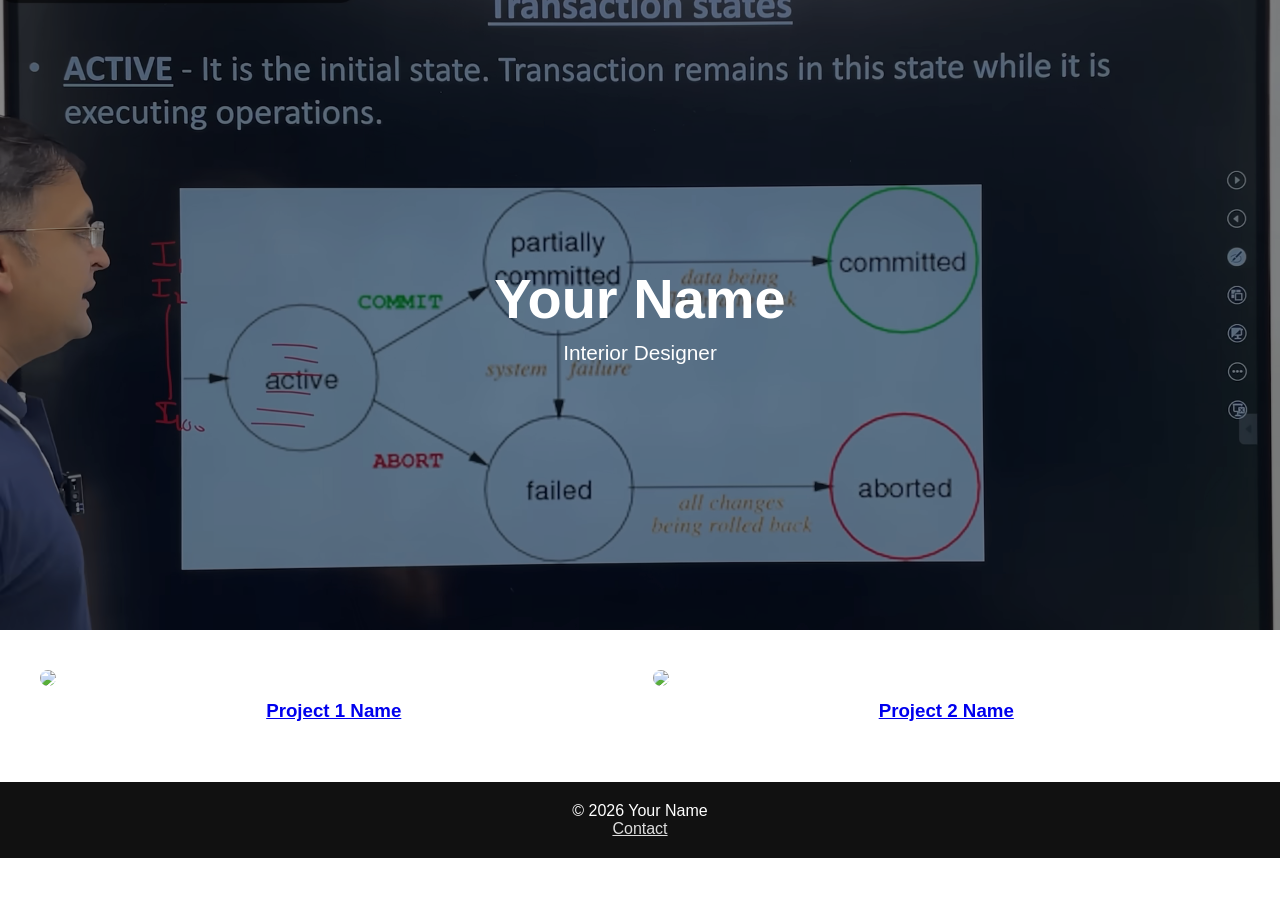
==== index.html @ 3417fcf0 "Add files via upload" ====
<!DOCTYPE html>
<html lang="en">
<head>
<meta charset="UTF-8">
<meta name="viewport" content="width=device-width, initial-scale=1.0">
<title>Your Name | Interior Design</title>
<link rel="stylesheet" href="styles.css">
</head>

<body>

<header class="hero">
  <div class="overlay"></div>
  <h1>Your Name</h1>
  <p>Interior Designer</p>
</header>

<section class="gallery">
  <div class="project">
    <a href="project1.html">
      <img src="images/project1.jpg">
      <h3>Project 1 Name</h3>
    </a>
  </div>

  <div class="project">
    <a href="project2.html">
      <img src="images/project2.jpg">
      <h3>Project 2 Name</h3>
    </a>
  </div>
</section>

<footer>
  <p>© 2026 Your Name</p>
  <a href="contact.html">Contact</a>
</footer>

</body>
</html>
---- styles.css ----
* {
  margin: 0;
  padding: 0;
  box-sizing: border-box;
  font-family: "Poppins", sans-serif;
}

/* HERO SECTION */
.hero {
  height: 70vh;
  background: url('images/p2_main.jpg') center/cover no-repeat;
  display: flex;
  justify-content: center;
  align-items: center;
  flex-direction: column;
  color: white;
  text-align: center;
  position: relative;
}

.overlay {
  position: absolute;
  top: 0; left: 0;
  height: 100%;
  width: 100%;
  background: rgba(0,0,0,0.45);
}

.hero h1 {
  font-size: 3.5rem;
  z-index: 2;
}

.hero p {
  font-size: 1.3rem;
  margin-top: 10px;
  z-index: 2;
}

/* GALLERY */
.gallery {
  padding: 40px;
  display: grid;
  grid-template-columns: repeat(auto-fit, minmax(280px, 1fr));
  gap: 25px;
}

.project img {
  width: 100%;
  border-radius: 12px;
}

.project h3 {
  text-align: center;
  padding-top: 10px;
}

/* FOOTER */
footer {
  background: #111;
  color: white;
  text-align: center;
  padding: 20px;
  margin-top: 20px;
}
footer a {
  color: #ddd;
}
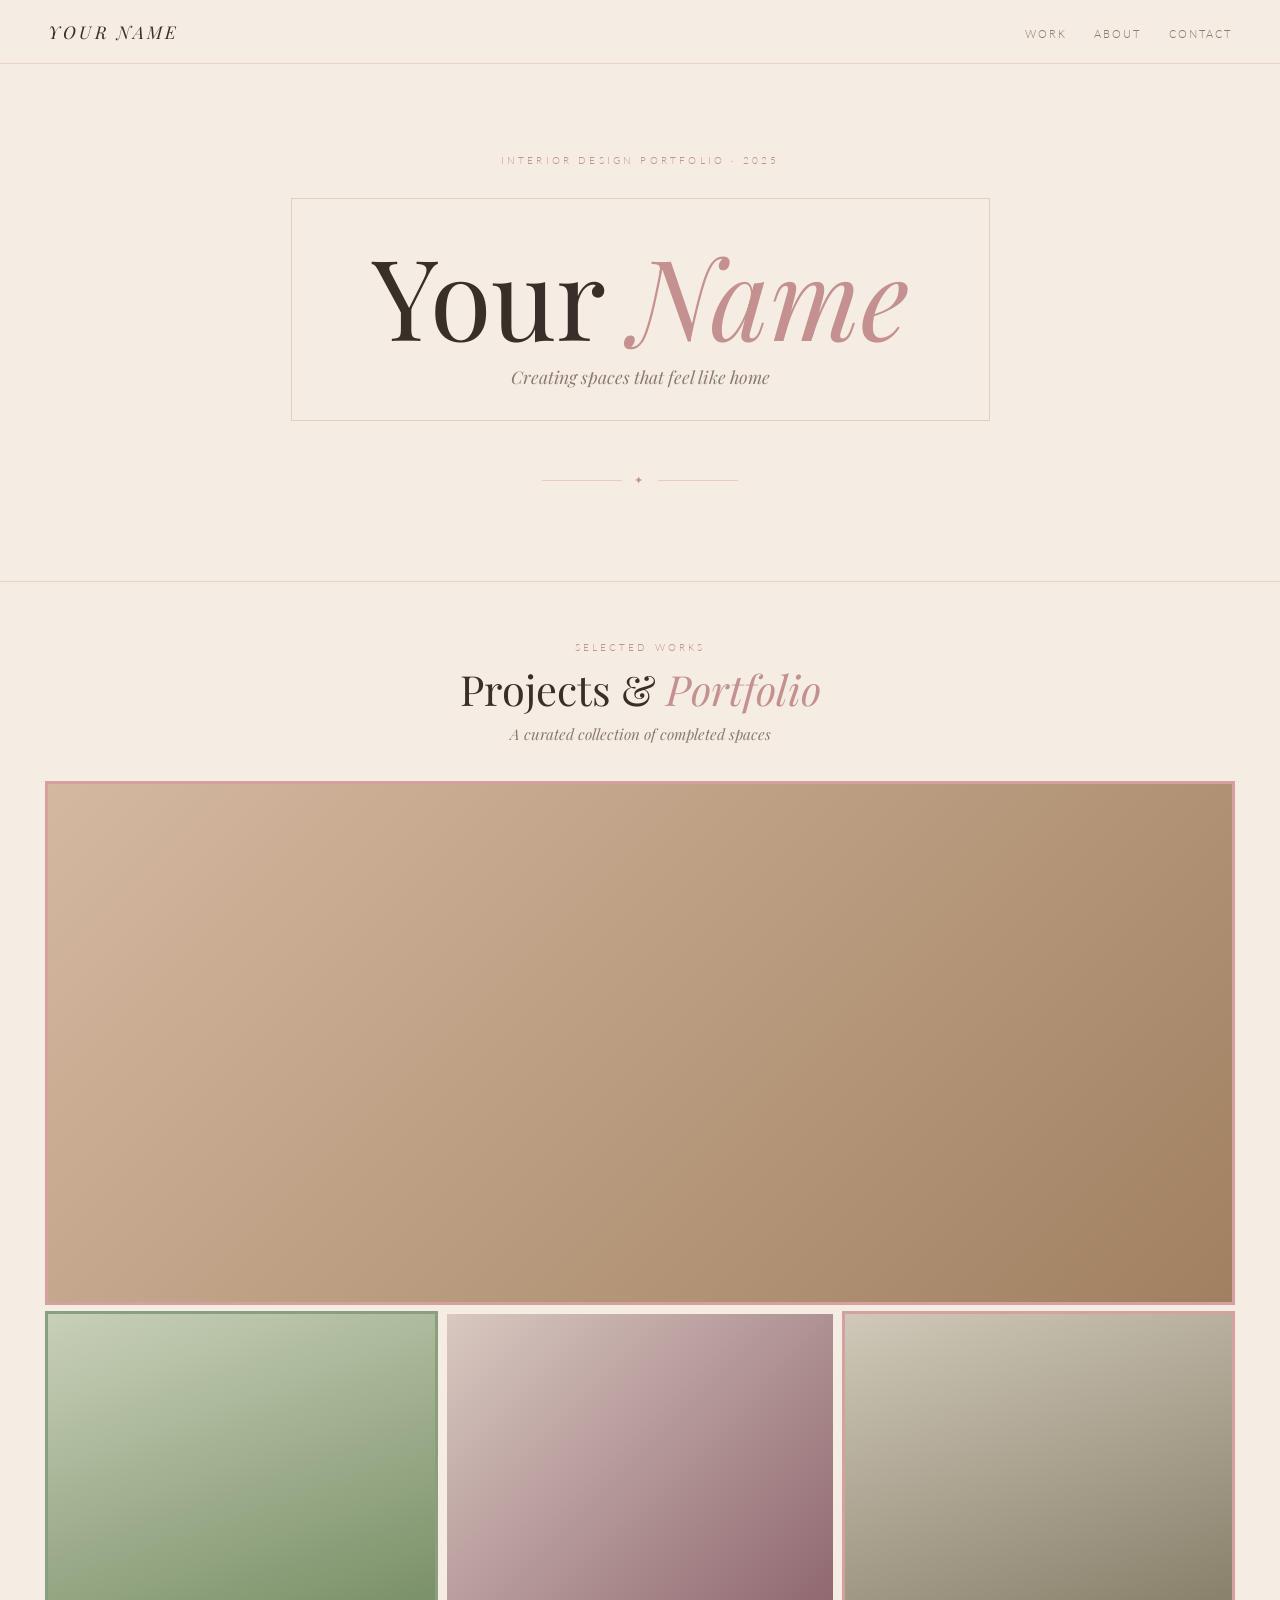
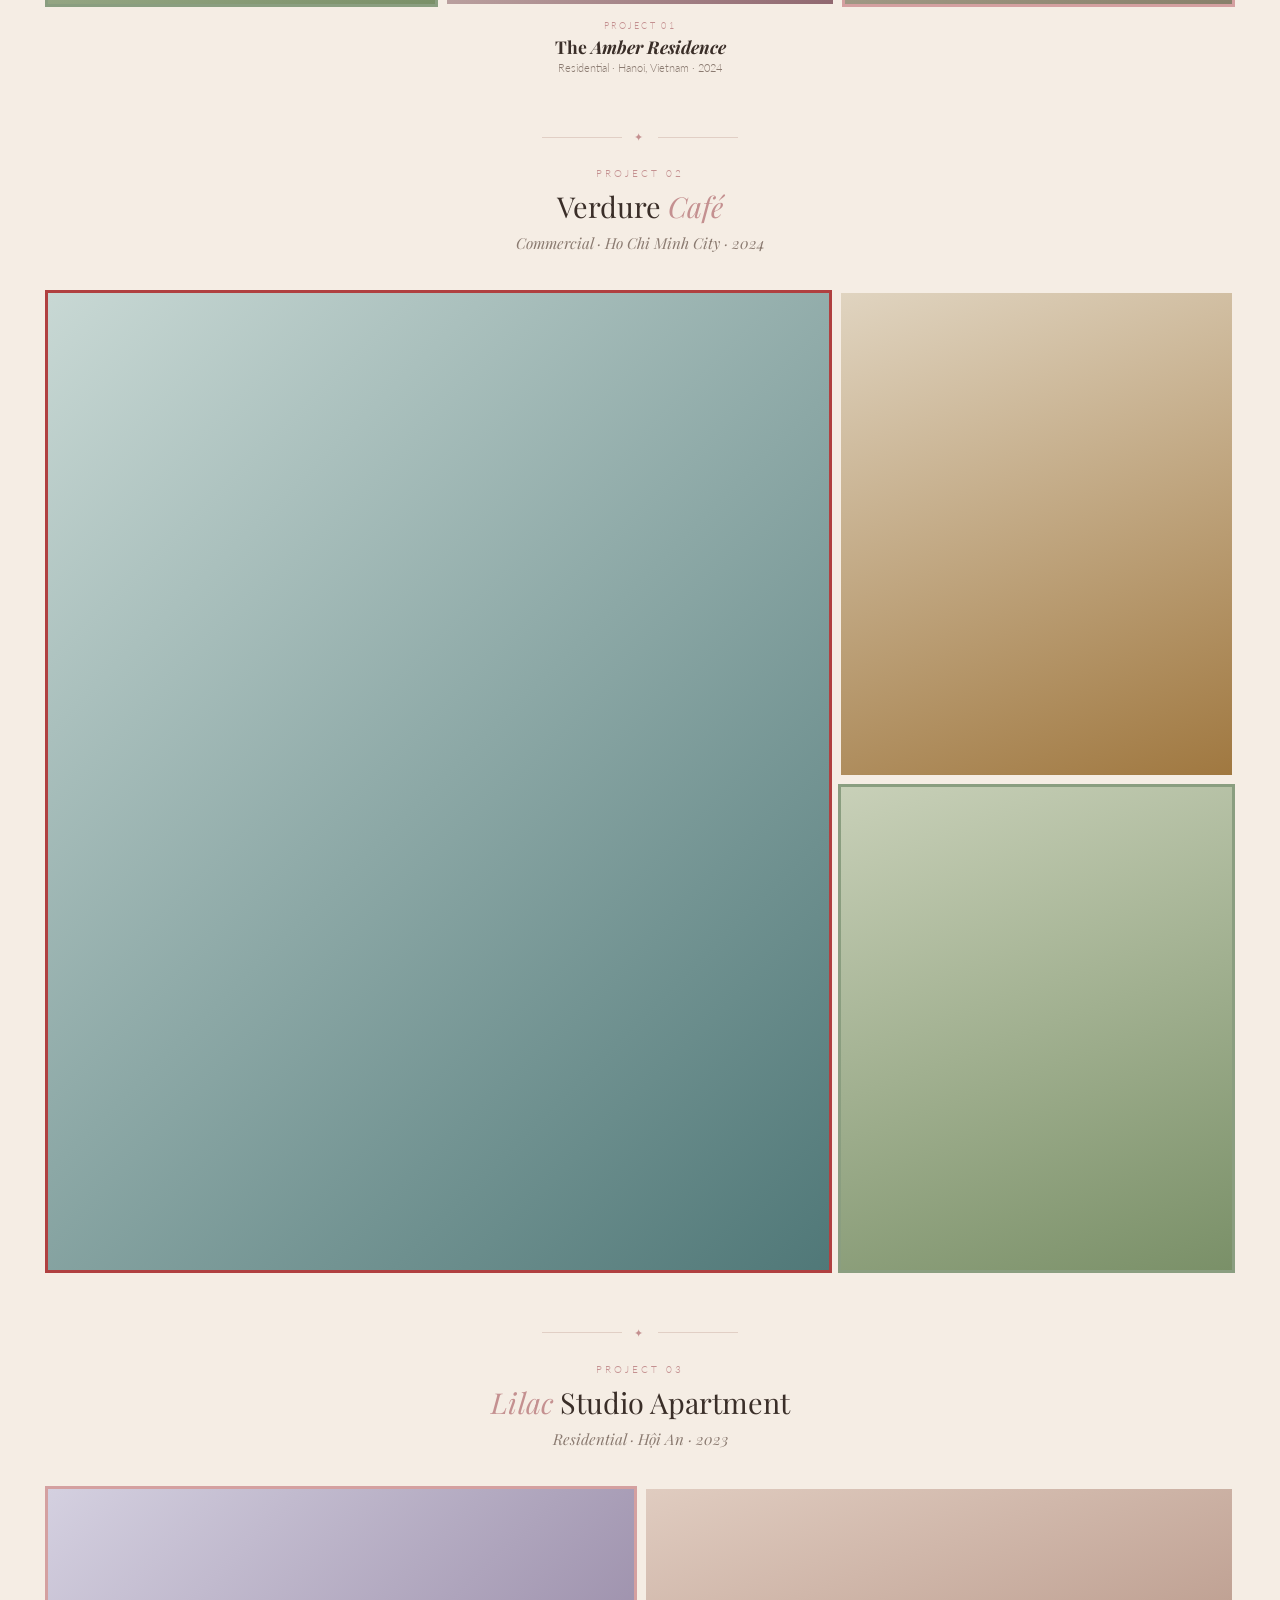
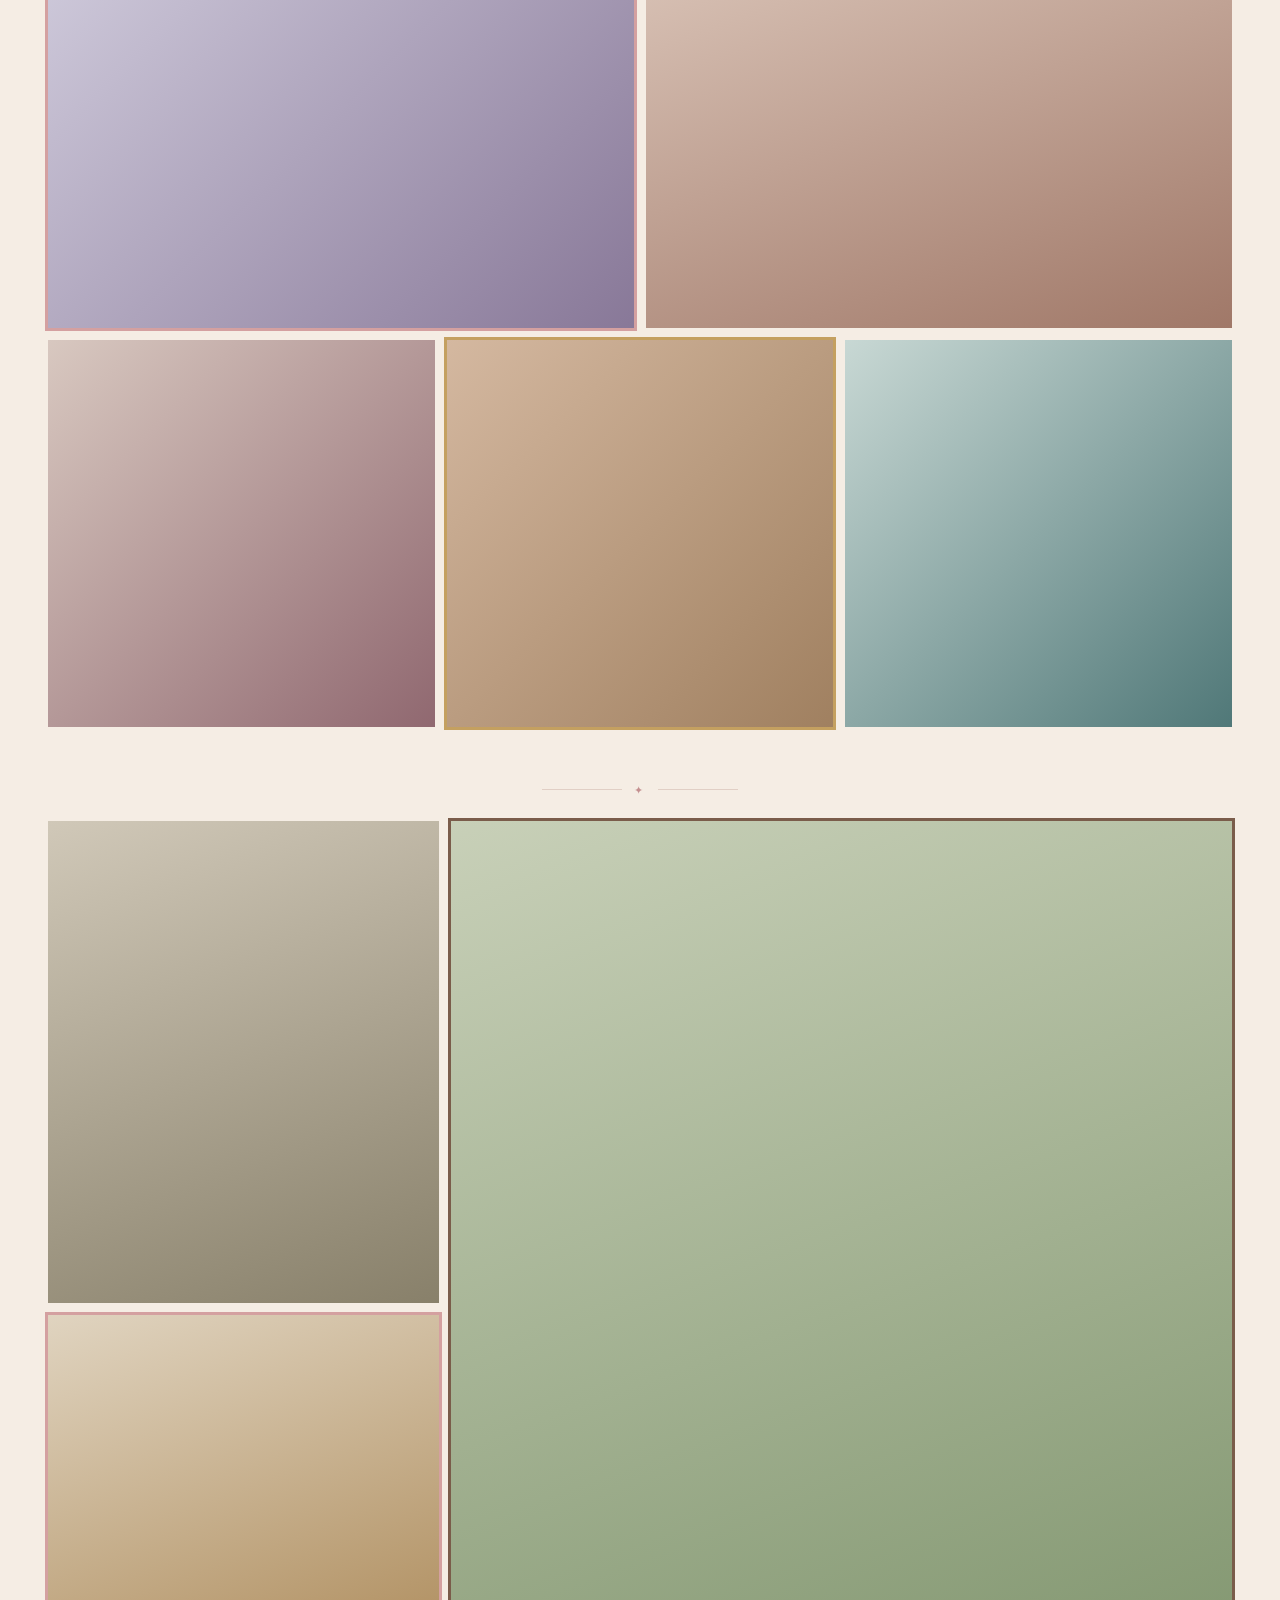
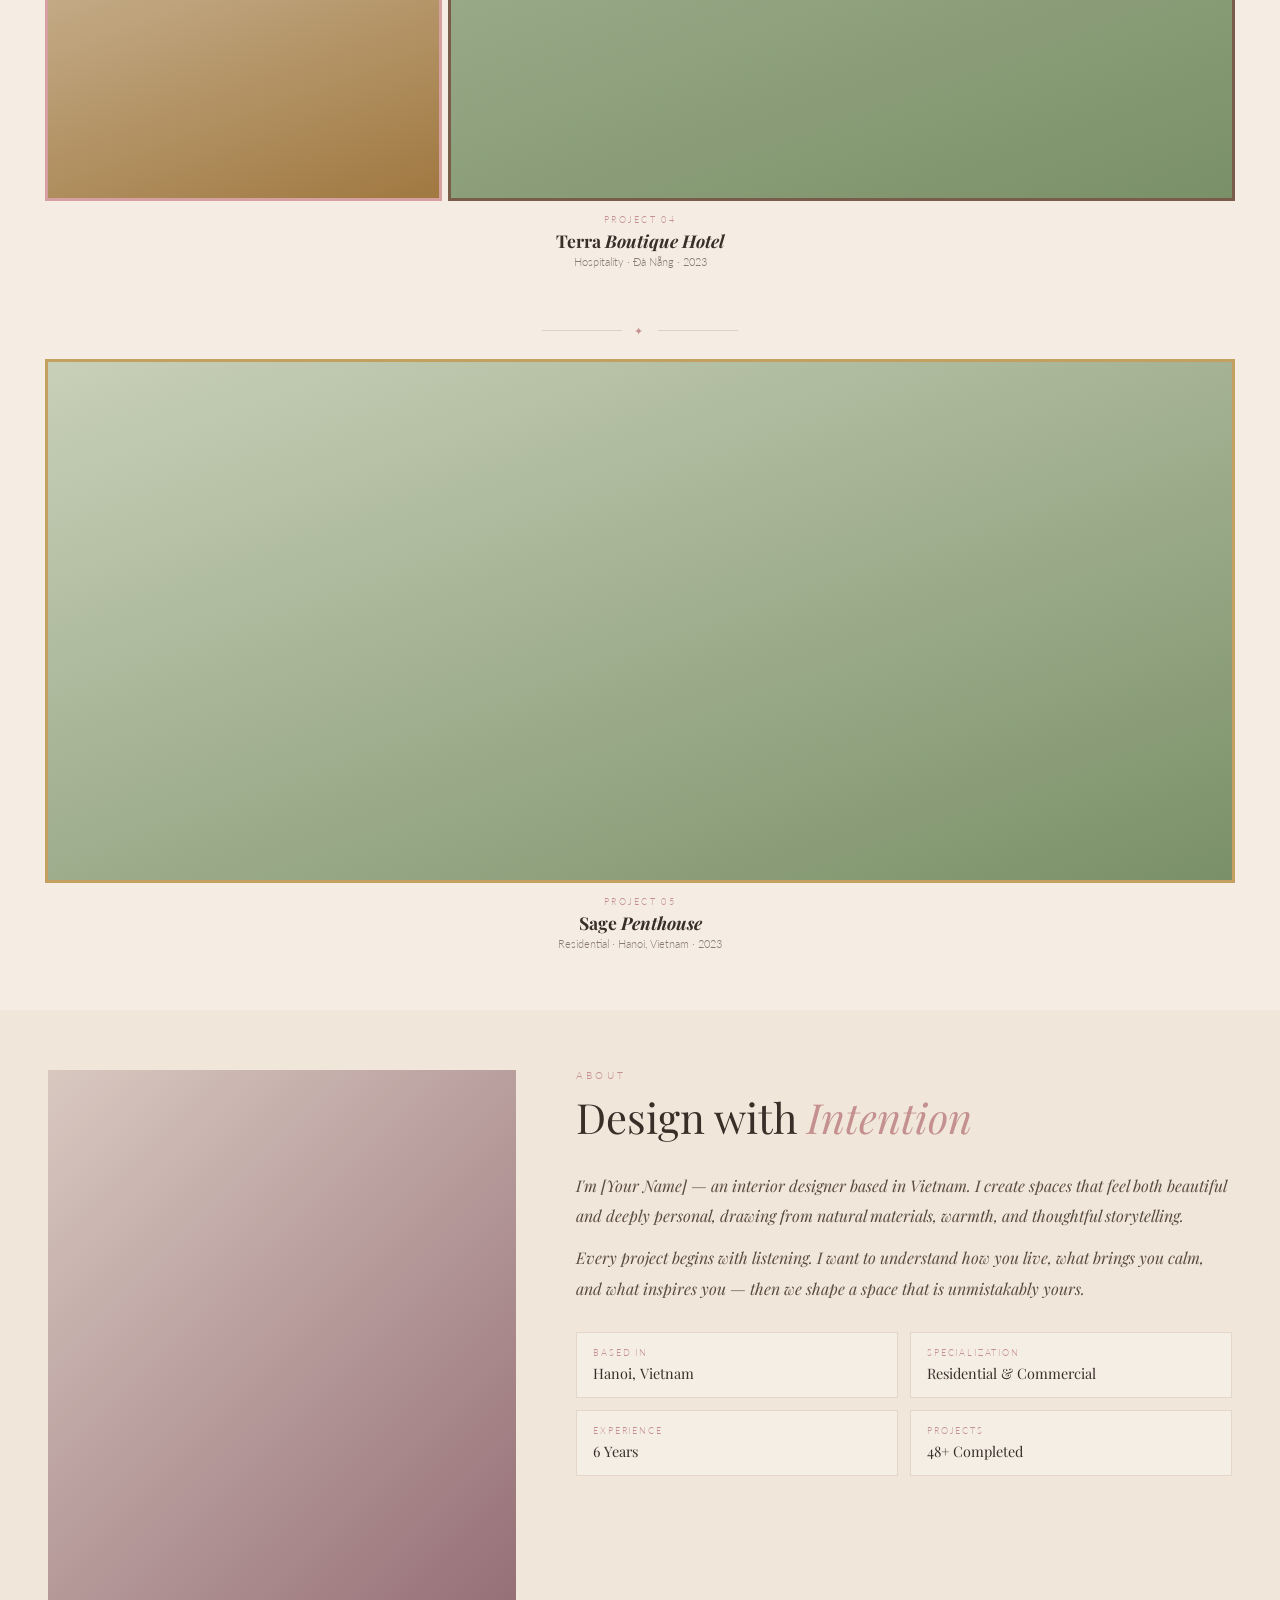
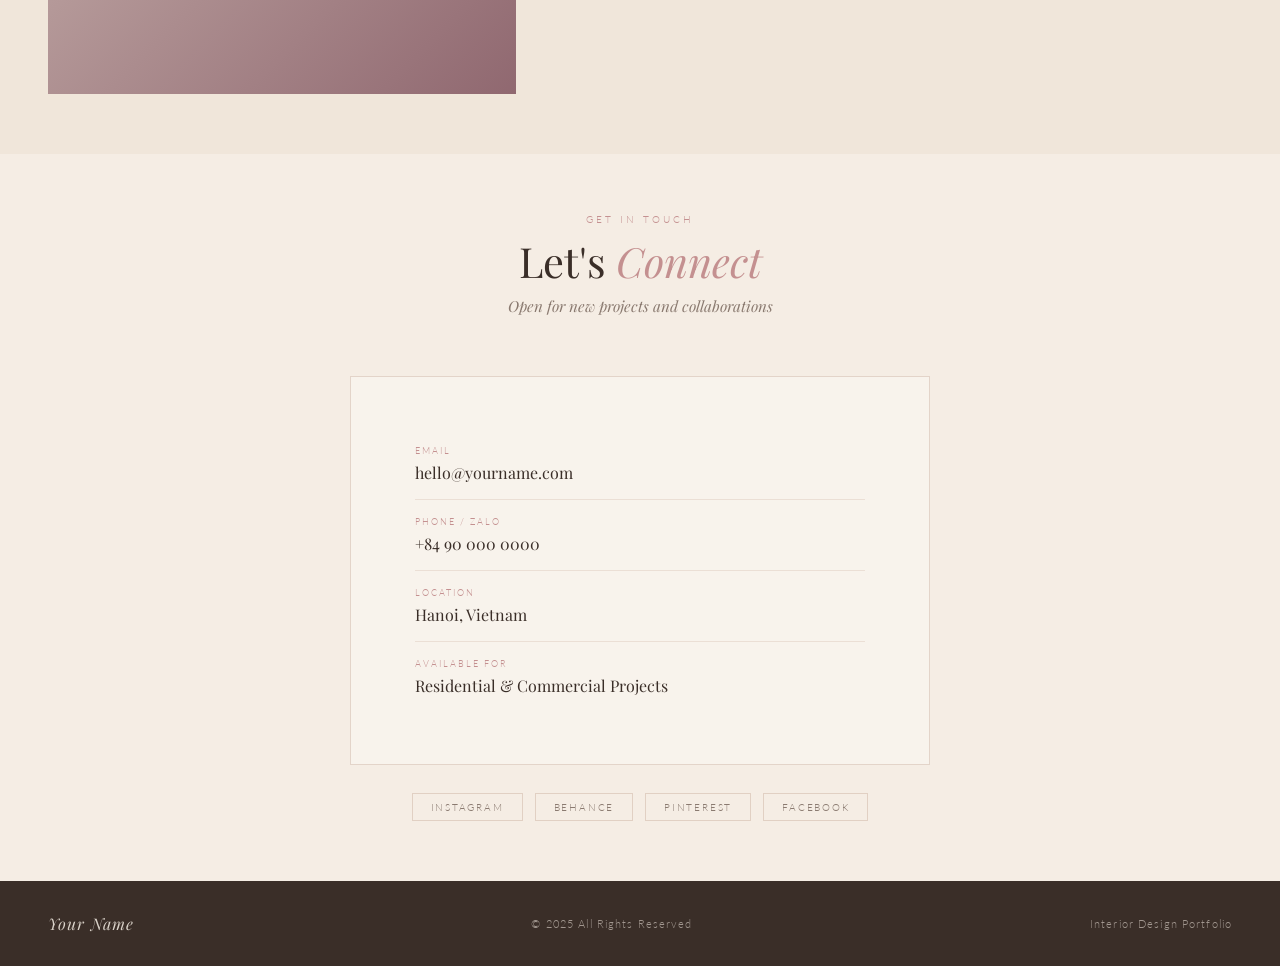
==== commit cd2b2f87: "updated index page" ====
--- a/index.html
+++ b/index.html
@@ -1,40 +1,717 @@
-<!DOCTYPE html>
-<html lang="en">
-<head>
-<meta charset="UTF-8">
-<meta name="viewport" content="width=device-width, initial-scale=1.0">
-<title>Your Name | Interior Design</title>
-<link rel="stylesheet" href="styles.css">
-</head>
-
-<body>
-
-<header class="hero">
-  <div class="overlay"></div>
-  <h1>Your Name</h1>
-  <p>Interior Designer</p>
-</header>
-
-<section class="gallery">
-  <div class="project">
-    <a href="project1.html">
-      <img src="images/project1.jpg">
-      <h3>Project 1 Name</h3>
-    </a>
-  </div>
-
-  <div class="project">
-    <a href="project2.html">
-      <img src="images/project2.jpg">
-      <h3>Project 2 Name</h3>
-    </a>
-  </div>
-</section>
-
-<footer>
-  <p>© 2026 Your Name</p>
-  <a href="contact.html">Contact</a>
-</footer>
-
-</body>
-</html>+<!doctype html>
+<html lang="en">
+  <head>
+    <meta charset="UTF-8" />
+    <meta name="viewport" content="width=device-width, initial-scale=1.0" />
+    <title>Your Name — Interior Design Portfolio 2025</title>
+    <link
+      href="https://fonts.googleapis.com/css2?family=Playfair+Display:ital,wght@0,400;1,400&family=Lato:wght@300;400&display=swap"
+      rel="stylesheet"
+    />
+    <style>
+      * {
+        box-sizing: border-box;
+        margin: 0;
+        padding: 0;
+      }
+
+      body {
+        background: #f5ede4;
+        font-family: "Lato", sans-serif;
+        font-weight: 300;
+        color: #3a2e28;
+      }
+
+      /* ── NAVvvvvvvvvvvvvvv── */
+      nav {
+        display: flex;
+        justify-content: space-between;
+        align-items: center;
+        padding: 20px 48px;
+        border-bottom: 1px solid rgba(180, 140, 120, 0.25);
+      }
+      .logo {
+        font-family: "Playfair Display", serif;
+        font-style: italic;
+        font-size: 1.1rem;
+        color: #3a2e28;
+        text-decoration: none;
+      }
+      nav ul {
+        display: flex;
+        gap: 28px;
+        list-style: none;
+      }
+      nav a {
+        font-size: 0.68rem;
+        letter-spacing: 0.18em;
+        text-transform: uppercase;
+        color: #8a7a70;
+        text-decoration: none;
+      }
+      nav a:hover {
+        color: #c49090;
+      }
+
+      /* ── COVER ── */
+      #cover {
+        text-align: center;
+        padding: 90px 40px 70px;
+        border-bottom: 1px solid rgba(180, 140, 120, 0.25);
+        position: relative;
+      }
+      .cover-tag {
+        font-size: 0.62rem;
+        letter-spacing: 0.32em;
+        text-transform: uppercase;
+        color: #c49090;
+        margin-bottom: 20px;
+      }
+      .cover-name {
+        font-family: "Playfair Display", serif;
+        font-size: clamp(3rem, 9vw, 7rem);
+        font-weight: 400;
+        color: #3a2e28;
+        line-height: 1;
+      }
+      .cover-name em {
+        font-style: italic;
+        color: #c49090;
+      }
+      .cover-sub {
+        font-family: "Playfair Display", serif;
+        font-style: italic;
+        font-size: 1.1rem;
+        color: #8a7a70;
+        margin-top: 14px;
+      }
+      /* simple border frame */
+      .cover-frame {
+        display: inline-block;
+        border: 1px solid rgba(196, 160, 150, 0.4);
+        padding: 40px 80px 32px;
+        margin: 12px 0 28px;
+      }
+      .divider {
+        display: flex;
+        align-items: center;
+        justify-content: center;
+        gap: 12px;
+        margin: 24px 0;
+        color: #c49090;
+        font-size: 0.7rem;
+        letter-spacing: 0.2em;
+      }
+      .divider::before,
+      .divider::after {
+        content: "";
+        width: 80px;
+        height: 1px;
+        background: rgba(196, 160, 150, 0.4);
+      }
+
+      /* ── SECTION ── */
+      section {
+        padding: 60px 48px;
+      }
+      section.alt {
+        background: #f0e6da;
+      }
+
+      .sec-label {
+        text-align: center;
+        font-size: 0.6rem;
+        letter-spacing: 0.32em;
+        text-transform: uppercase;
+        color: #c49090;
+        margin-bottom: 8px;
+      }
+      .sec-title {
+        font-family: "Playfair Display", serif;
+        font-size: clamp(1.6rem, 3.5vw, 2.6rem);
+        font-weight: 400;
+        text-align: center;
+        color: #3a2e28;
+        margin-bottom: 8px;
+      }
+      .sec-title em {
+        font-style: italic;
+        color: #c49090;
+      }
+      .sec-sub {
+        font-family: "Playfair Display", serif;
+        font-style: italic;
+        font-size: 0.95rem;
+        color: #8a7a70;
+        text-align: center;
+        margin-bottom: 40px;
+      }
+
+      /* ── PHOTO GRID LAYOUTS ── */
+      /* Full width */
+      .img-full {
+        width: 100%;
+        aspect-ratio: 16/7;
+        overflow: hidden;
+        position: relative;
+      }
+      /* Two col */
+      .img-row-2 {
+        display: grid;
+        grid-template-columns: 1fr 1fr;
+        gap: 12px;
+        margin-top: 12px;
+      }
+      /* Three col */
+      .img-row-3 {
+        display: grid;
+        grid-template-columns: 1fr 1fr 1fr;
+        gap: 12px;
+        margin-top: 12px;
+      }
+      /* Big + small */
+      .img-row-big-small {
+        display: grid;
+        grid-template-columns: 2fr 1fr;
+        gap: 12px;
+        margin-top: 12px;
+      }
+      .img-row-big-small.flip {
+        grid-template-columns: 1fr 2fr;
+      }
+      /* Stacked pair */
+      .img-stack {
+        display: flex;
+        flex-direction: column;
+        gap: 12px;
+      }
+
+      /* Image box */
+      .img-box {
+        overflow: hidden;
+        position: relative;
+        background: #d4b8a0;
+      }
+      .img-box img {
+        width: 100%;
+        height: 100%;
+        object-fit: cover;
+        display: block;
+      }
+      /* Colored border variants */
+      .b-pink {
+        outline: 3px solid #d4a0a0;
+      }
+      .b-green {
+        outline: 3px solid #8a9e80;
+      }
+      .b-red {
+        outline: 3px solid #b04040;
+      }
+      .b-gold {
+        outline: 3px solid #c4a060;
+      }
+      .b-brown {
+        outline: 3px solid #7a5c4a;
+      }
+
+      /* placeholder colours */
+      .p1 {
+        background: linear-gradient(135deg, #d4b8a0, #a08060);
+      }
+      .p2 {
+        background: linear-gradient(160deg, #c8d0b8, #7a9068);
+      }
+      .p3 {
+        background: linear-gradient(135deg, #d8c8c0, #906870);
+      }
+      .p4 {
+        background: linear-gradient(160deg, #d0c8b8, #88806a);
+      }
+      .p5 {
+        background: linear-gradient(135deg, #c8d8d4, #507878);
+      }
+      .p6 {
+        background: linear-gradient(160deg, #e0d4c0, #a07840);
+      }
+      .p7 {
+        background: linear-gradient(135deg, #d4d0e0, #887898);
+      }
+      .p8 {
+        background: linear-gradient(160deg, #e0ccc0, #a07868);
+      }
+
+      /* Caption under images */
+      .caption {
+        text-align: center;
+        margin-top: 16px;
+      }
+      .caption .num {
+        font-size: 0.58rem;
+        letter-spacing: 0.25em;
+        text-transform: uppercase;
+        color: #c49090;
+        margin-bottom: 4px;
+      }
+      .caption .name {
+        font-family: "Playfair Display", serif;
+        font-size: 1.1rem;
+        color: #3a2e28;
+      }
+      .caption .name em {
+        font-style: italic;
+      }
+      .caption .meta {
+        font-size: 0.7rem;
+        color: #8a7a70;
+        margin-top: 3px;
+      }
+
+      /* ── PROJECT BLOCK ── */
+      .project-block {
+        margin-bottom: 56px;
+      }
+      .project-block:last-child {
+        margin-bottom: 0;
+      }
+
+      /* ── ABOUT ── */
+      .about-grid {
+        display: grid;
+        grid-template-columns: 1fr 1.4fr;
+        gap: 60px;
+        align-items: start;
+      }
+      .about-photo {
+        width: 100%;
+        aspect-ratio: 3/4;
+        overflow: hidden;
+        position: relative;
+      }
+      .about-photo::after {
+        content: "";
+        position: absolute;
+        top: 12px;
+        left: 12px;
+        right: -12px;
+        bottom: -12px;
+        border: 1px solid #d4a0a0;
+        z-index: -1;
+      }
+      .about-photo img {
+        width: 100%;
+        height: 100%;
+        object-fit: cover;
+        display: block;
+      }
+      .about-text .sec-title {
+        text-align: left;
+      }
+      .about-text .sec-label {
+        text-align: left;
+      }
+      .about-body {
+        font-family: "Playfair Display", serif;
+        font-style: italic;
+        font-size: 1rem;
+        line-height: 1.9;
+        color: #5a4a40;
+        margin-bottom: 12px;
+      }
+      .about-info {
+        margin-top: 28px;
+        display: grid;
+        grid-template-columns: 1fr 1fr;
+        gap: 12px;
+      }
+      .about-info-item {
+        padding: 14px 16px;
+        border: 1px solid rgba(180, 140, 120, 0.25);
+        background: rgba(255, 255, 255, 0.3);
+      }
+      .about-info-label {
+        font-size: 0.57rem;
+        letter-spacing: 0.2em;
+        text-transform: uppercase;
+        color: #c49090;
+        margin-bottom: 5px;
+      }
+      .about-info-value {
+        font-family: "Playfair Display", serif;
+        font-size: 0.9rem;
+        color: #3a2e28;
+      }
+
+      /* ── CONTACT ── */
+      #contact {
+        text-align: center;
+      }
+      .contact-box {
+        display: inline-block;
+        max-width: 580px;
+        width: 100%;
+        border: 1px solid rgba(180, 140, 120, 0.3);
+        padding: 52px 64px;
+        background: rgba(255, 255, 255, 0.3);
+        text-align: left;
+        margin-top: 20px;
+      }
+      .contact-row {
+        padding: 16px 0;
+        border-bottom: 1px solid rgba(180, 140, 120, 0.2);
+      }
+      .contact-row:last-child {
+        border-bottom: none;
+      }
+      .contact-label {
+        font-size: 0.57rem;
+        letter-spacing: 0.22em;
+        text-transform: uppercase;
+        color: #c49090;
+        margin-bottom: 6px;
+      }
+      .contact-value {
+        font-family: "Playfair Display", serif;
+        font-size: 1rem;
+        color: #3a2e28;
+      }
+      .contact-value a {
+        color: #3a2e28;
+        text-decoration: none;
+      }
+      .contact-value a:hover {
+        color: #c49090;
+      }
+      .social-row {
+        display: flex;
+        gap: 12px;
+        flex-wrap: wrap;
+        margin-top: 28px;
+        justify-content: center;
+      }
+      .social-row a {
+        font-size: 0.62rem;
+        letter-spacing: 0.18em;
+        text-transform: uppercase;
+        color: #8a7a70;
+        text-decoration: none;
+        padding: 7px 18px;
+        border: 1px solid rgba(180, 140, 120, 0.3);
+        transition:
+          color 0.3s,
+          border-color 0.3s;
+      }
+      .social-row a:hover {
+        color: #c49090;
+        border-color: #c49090;
+      }
+
+      /* ── FOOTER ── */
+      footer {
+        background: #3a2e28;
+        color: rgba(245, 237, 228, 0.55);
+        padding: 32px 48px;
+        display: flex;
+        justify-content: space-between;
+        align-items: center;
+        font-size: 0.7rem;
+        letter-spacing: 0.1em;
+      }
+      footer .f-name {
+        font-family: "Playfair Display", serif;
+        font-style: italic;
+        font-size: 1rem;
+        color: rgba(245, 237, 228, 0.85);
+      }
+
+      /* ── RESPONSIVE ── */
+      @media (max-width: 700px) {
+        nav {
+          padding: 16px 20px;
+        }
+        nav ul {
+          gap: 16px;
+        }
+        section {
+          padding: 48px 20px;
+        }
+        #cover {
+          padding: 80px 20px 48px;
+        }
+        .cover-frame {
+          padding: 28px 24px;
+        }
+        .about-grid {
+          grid-template-columns: 1fr;
+          gap: 40px;
+        }
+        .img-row-2,
+        .img-row-3,
+        .img-row-big-small,
+        .img-row-big-small.flip {
+          grid-template-columns: 1fr;
+        }
+        .contact-box {
+          padding: 36px 24px;
+        }
+        footer {
+          flex-direction: column;
+          gap: 10px;
+          text-align: center;
+        }
+        .about-info {
+          grid-template-columns: 1fr;
+        }
+      }
+    </style>
+  </head>
+  <body>
+    <!-- NAV -->
+    <nav>
+      <a href="#" class="logo">Your Name</a>
+      <ul>
+        <li><a href="#projects">Work</a></li>
+        <li><a href="#about">About</a></li>
+        <li><a href="#contact">Contact</a></li>
+      </ul>
+    </nav>
+
+    <!-- COVER -->
+    <div id="cover">
+      <p class="cover-tag">Interior Design Portfolio · 2025</p>
+      <div class="cover-frame">
+        <h1 class="cover-name">Your <em>Name</em></h1>
+        <p class="cover-sub">Creating spaces that feel like home</p>
+      </div>
+      <div class="divider">✦</div>
+    </div>
+
+    <!-- PROJECTS -->
+    <section id="projects">
+      <p class="sec-label">Selected Works</p>
+      <h2 class="sec-title">Projects & <em>Portfolio</em></h2>
+      <p class="sec-sub">A curated collection of completed spaces</p>
+
+      <!-- PROJECT 01 -->
+      <div class="project-block">
+        <!-- Full width hero image -->
+        <div class="img-full img-box b-pink p1">
+          <!--
+        HOW TO ADD YOUR PHOTO:
+        Delete the line above (class="img-full img-box b-pink p1")
+        and replace with:
+        <div class="img-full img-box b-pink">
+          <img src="your-photo.jpg" alt="Project 1">
+        </div>
+      -->
+        </div>
+
+        <!-- Three detail photos below -->
+        <div class="img-row-3">
+          <div class="img-box b-green p2" style="aspect-ratio: 4/3">
+            <!-- <img src="detail1.jpg" alt=""> -->
+          </div>
+          <div class="img-box p3" style="aspect-ratio: 4/3">
+            <!-- <img src="detail2.jpg" alt=""> -->
+          </div>
+          <div class="img-box b-pink p4" style="aspect-ratio: 4/3">
+            <!-- <img src="detail3.jpg" alt=""> -->
+          </div>
+        </div>
+
+        <div class="caption">
+          <p class="num">Project 01</p>
+          <h3 class="name">The <em>Amber Residence</em></h3>
+          <p class="meta">Residential · Hanoi, Vietnam · 2024</p>
+        </div>
+      </div>
+
+      <div class="divider">✦</div>
+
+      <!-- PROJECT 02 -->
+      <div class="project-block">
+        <p class="sec-label">Project 02</p>
+        <h3 class="sec-title" style="font-size: 1.8rem">
+          Verdure <em>Café</em>
+        </h3>
+        <p class="sec-sub">Commercial · Ho Chi Minh City · 2024</p>
+
+        <div class="img-row-big-small">
+          <div class="img-box b-red p5" style="aspect-ratio: 4/5">
+            <!-- <img src="p2-main.jpg" alt=""> -->
+          </div>
+          <div class="img-stack">
+            <div class="img-box p6" style="flex: 1; min-height: 160px">
+              <!-- <img src="p2-a.jpg" alt=""> -->
+            </div>
+            <div class="img-box b-green p2" style="flex: 1; min-height: 160px">
+              <!-- <img src="p2-b.jpg" alt=""> -->
+            </div>
+          </div>
+        </div>
+      </div>
+
+      <div class="divider">✦</div>
+
+      <!-- PROJECT 03 -->
+      <div class="project-block">
+        <p class="sec-label">Project 03</p>
+        <h3 class="sec-title" style="font-size: 1.8rem">
+          <em>Lilac</em> Studio Apartment
+        </h3>
+        <p class="sec-sub">Residential · Hội An · 2023</p>
+
+        <div class="img-row-2">
+          <div class="img-box b-pink p7" style="aspect-ratio: 4/3">
+            <!-- <img src="p3-a.jpg" alt=""> -->
+          </div>
+          <div class="img-box p8" style="aspect-ratio: 4/3">
+            <!-- <img src="p3-b.jpg" alt=""> -->
+          </div>
+        </div>
+        <div class="img-row-3" style="margin-top: 12px">
+          <div class="img-box p3" style="aspect-ratio: 1/1">
+            <!-- <img src="p3-c.jpg" alt=""> -->
+          </div>
+          <div class="img-box b-gold p1" style="aspect-ratio: 1/1">
+            <!-- <img src="p3-d.jpg" alt=""> -->
+          </div>
+          <div class="img-box p5" style="aspect-ratio: 1/1">
+            <!-- <img src="p3-e.jpg" alt=""> -->
+          </div>
+        </div>
+      </div>
+
+      <div class="divider">✦</div>
+
+      <!-- PROJECT 04 -->
+      <div class="project-block">
+        <div class="img-row-big-small flip">
+          <div class="img-stack">
+            <div class="img-box p4" style="flex: 1; min-height: 160px">
+              <!-- <img src="p4-a.jpg" alt=""> -->
+            </div>
+            <div class="img-box b-pink p6" style="flex: 1; min-height: 160px">
+              <!-- <img src="p4-b.jpg" alt=""> -->
+            </div>
+          </div>
+          <div class="img-box b-brown p2" style="aspect-ratio: 4/5">
+            <!-- <img src="p4-main.jpg" alt=""> -->
+          </div>
+        </div>
+        <div class="caption">
+          <p class="num">Project 04</p>
+          <h3 class="name">Terra <em>Boutique Hotel</em></h3>
+          <p class="meta">Hospitality · Đà Nẵng · 2023</p>
+        </div>
+      </div>
+
+      <div class="divider">✦</div>
+
+      <!-- PROJECT 05 -->
+      <div class="project-block">
+        <div class="img-full img-box b-gold p2">
+          <!-- <img src="p5-main.jpg" alt=""> -->
+        </div>
+        <div class="caption">
+          <p class="num">Project 05</p>
+          <h3 class="name">Sage <em>Penthouse</em></h3>
+          <p class="meta">Residential · Hanoi, Vietnam · 2023</p>
+        </div>
+      </div>
+    </section>
+
+    <!-- ABOUT -->
+    <section id="about" class="alt">
+      <div class="about-grid">
+        <div class="about-photo p3">
+          <!--
+        Replace with your portrait:
+        <img src="your-photo.jpg" alt="Your Name">
+      -->
+        </div>
+        <div class="about-text">
+          <p class="sec-label">About</p>
+          <h2 class="sec-title" style="text-align: left">
+            Design with <em>Intention</em>
+          </h2>
+          <br />
+          <p class="about-body">
+            I'm [Your Name] — an interior designer based in Vietnam. I create
+            spaces that feel both beautiful and deeply personal, drawing from
+            natural materials, warmth, and thoughtful storytelling.
+          </p>
+          <p class="about-body">
+            Every project begins with listening. I want to understand how you
+            live, what brings you calm, and what inspires you — then we shape a
+            space that is unmistakably yours.
+          </p>
+          <div class="about-info">
+            <div class="about-info-item">
+              <div class="about-info-label">Based in</div>
+              <div class="about-info-value">Hanoi, Vietnam</div>
+            </div>
+            <div class="about-info-item">
+              <div class="about-info-label">Specialization</div>
+              <div class="about-info-value">Residential & Commercial</div>
+            </div>
+            <div class="about-info-item">
+              <div class="about-info-label">Experience</div>
+              <div class="about-info-value">6 Years</div>
+            </div>
+            <div class="about-info-item">
+              <div class="about-info-label">Projects</div>
+              <div class="about-info-value">48+ Completed</div>
+            </div>
+          </div>
+        </div>
+      </div>
+    </section>
+
+    <!-- CONTACT -->
+    <section id="contact">
+      <p class="sec-label">Get in Touch</p>
+      <h2 class="sec-title">Let's <em>Connect</em></h2>
+      <p class="sec-sub">Open for new projects and collaborations</p>
+
+      <div style="display: flex; justify-content: center">
+        <div class="contact-box">
+          <div class="contact-row">
+            <p class="contact-label">Email</p>
+            <p class="contact-value">
+              <a href="mailto:hello@yourname.com">hello@yourname.com</a>
+            </p>
+          </div>
+          <div class="contact-row">
+            <p class="contact-label">Phone / Zalo</p>
+            <p class="contact-value">
+              <a href="tel:+84900000000">+84 90 000 0000</a>
+            </p>
+          </div>
+          <div class="contact-row">
+            <p class="contact-label">Location</p>
+            <p class="contact-value">Hanoi, Vietnam</p>
+          </div>
+          <div class="contact-row">
+            <p class="contact-label">Available for</p>
+            <p class="contact-value">Residential & Commercial Projects</p>
+          </div>
+        </div>
+      </div>
+
+      <div class="social-row">
+        <a href="#">Instagram</a>
+        <a href="#">Behance</a>
+        <a href="#">Pinterest</a>
+        <a href="#">Facebook</a>
+      </div>
+    </section>
+
+    <!-- FOOTER -->
+    <footer>
+      <span class="f-name">Your Name</span>
+      <span>© 2025 All Rights Reserved</span>
+      <span>Interior Design Portfolio</span>
+    </footer>
+  </body>
+</html>
